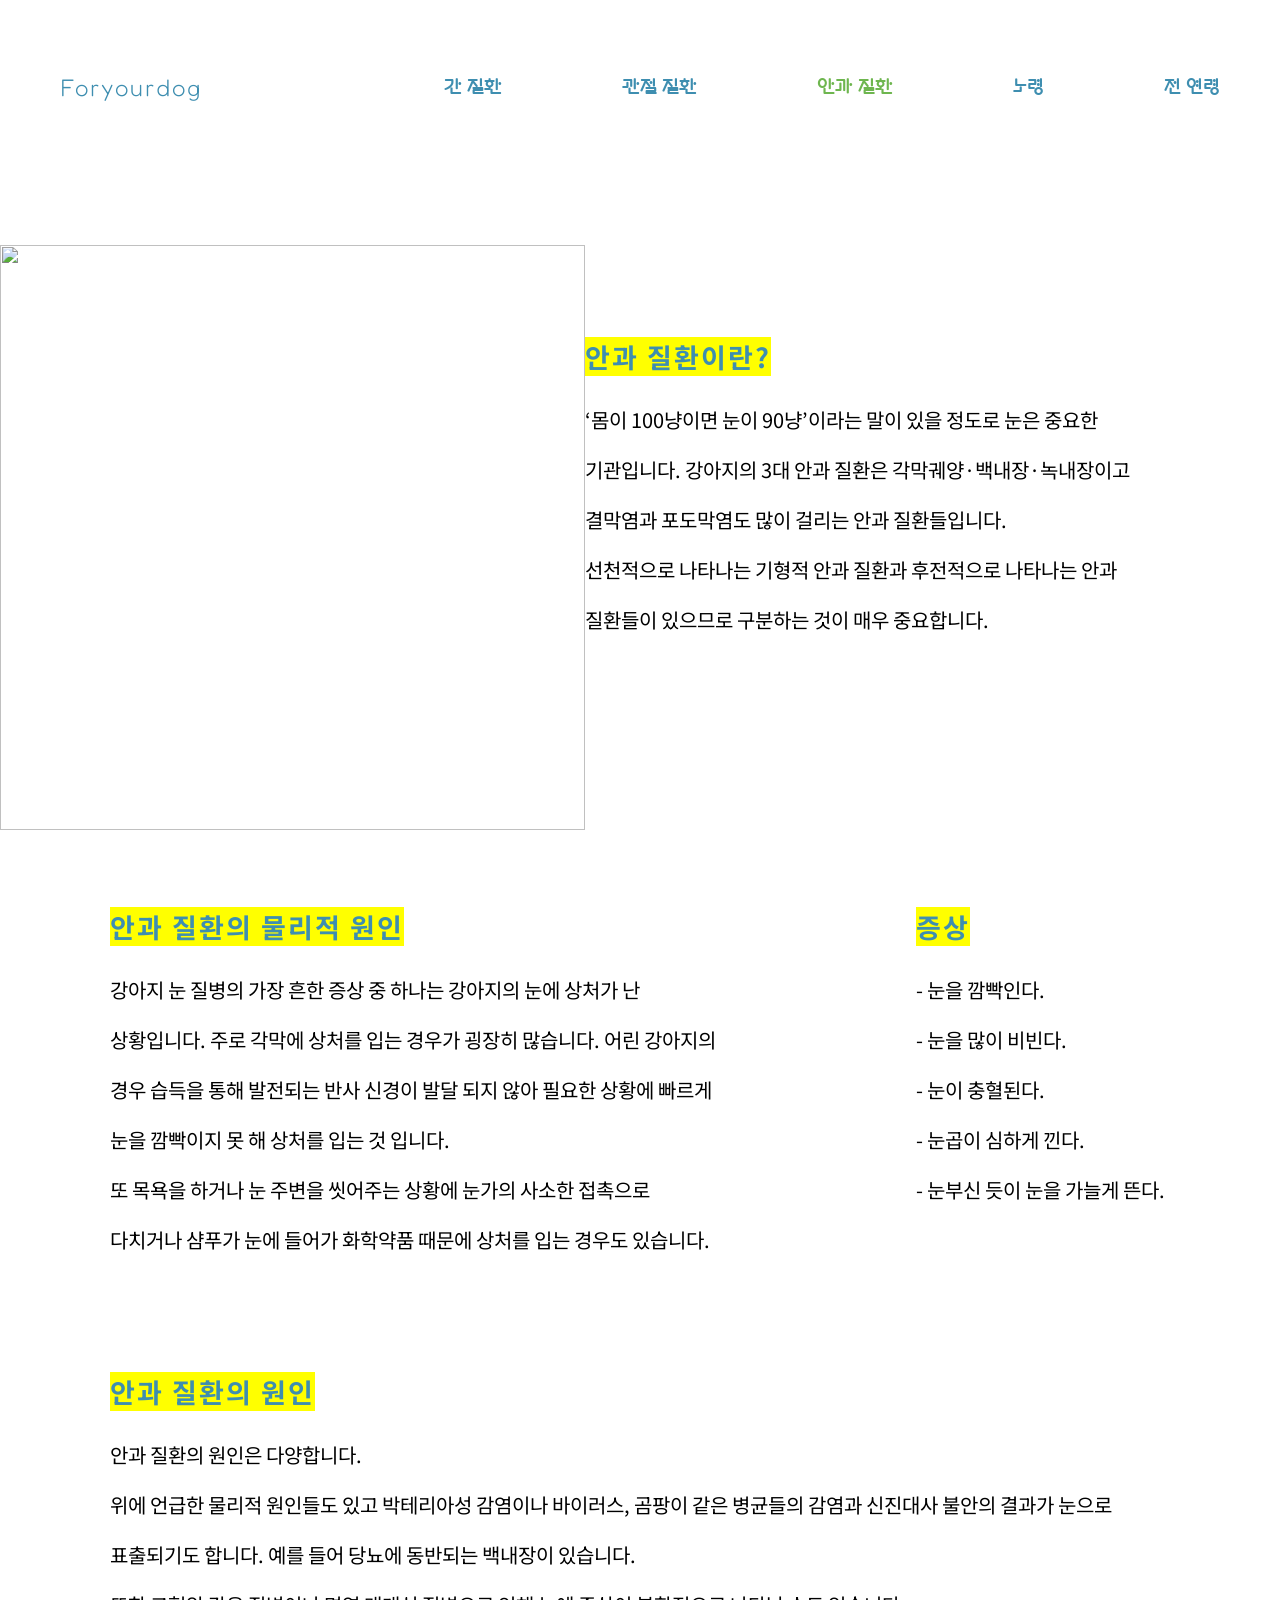
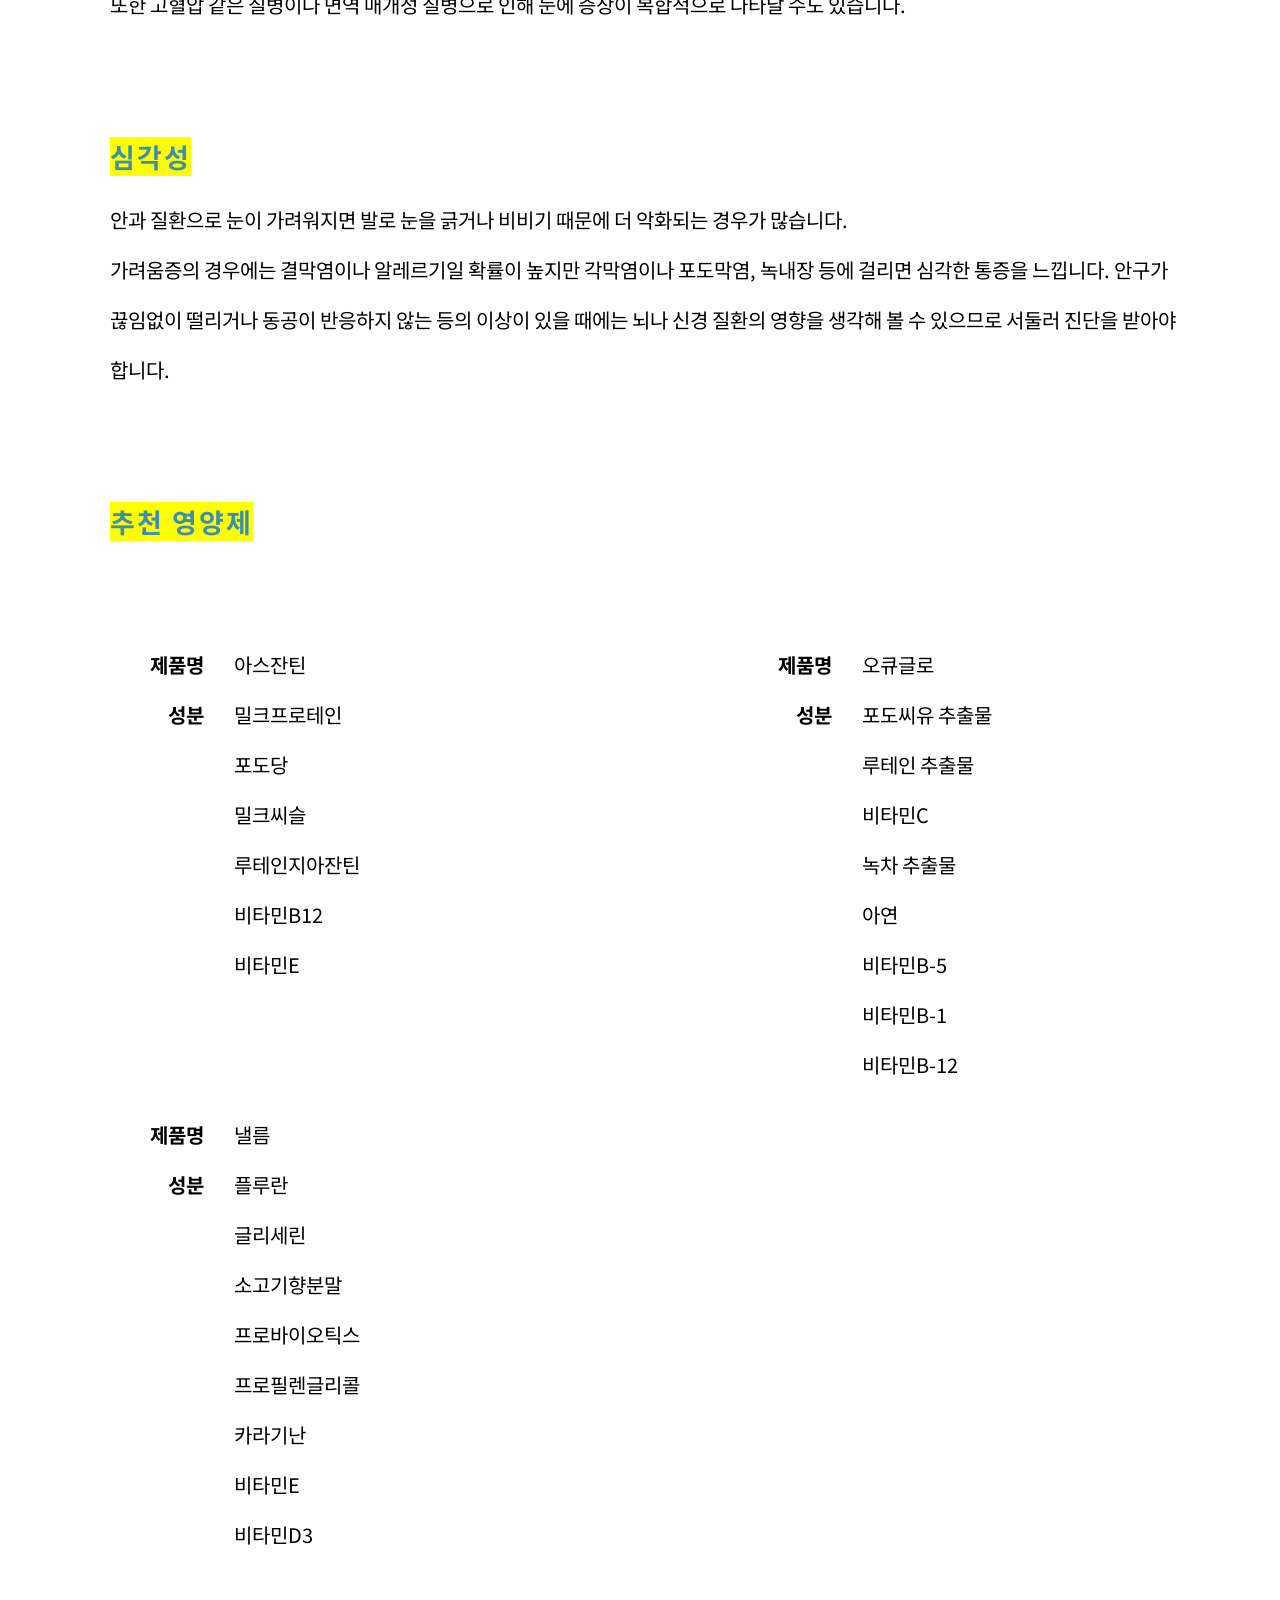
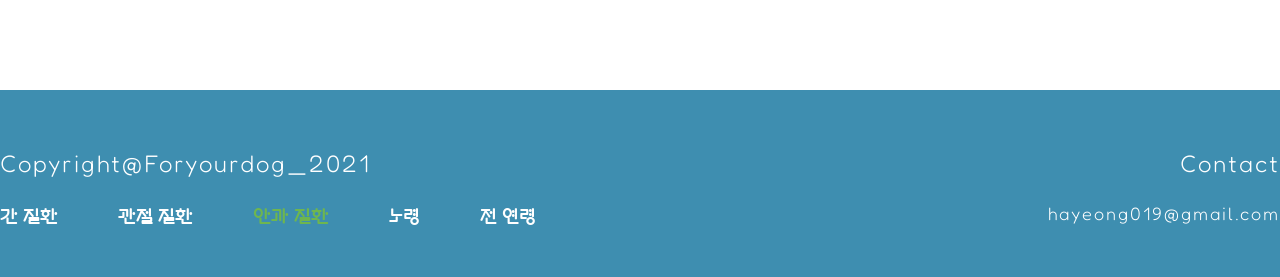
==== eye.html @ 5a66f96b "first upload" ====
<!DOCTYPE html>
<html lang="en">
<head>
    <meta charset="UTF-8">
    <meta name="viewport" content="width=device-width, initial-scale=1.0">
    <title>Foryourdog</title>
    <link rel="stylesheet" href="eyeStyle.css">
    <script src="script.js" defer></script>
    <link rel="preconnect" href="https://fonts.gstatic.com">
    <link href="https://fonts.googleapis.com/css2?family=Fredoka+One&family=Gugi&family=Noto+Sans+KR:wght@100;300;400;500;700;900&display=swap" rel="stylesheet">
</head>
<body>
    <div id="menuBar">
        <div id="logo">
            <p onclick="location.href='index.html'"">Foryourdog</p>
        </div>
        <nav id="menus">
            <ul id="menuList">
                <li id="menu01"><p onclick="location.href='liver.html'">간 질환</p></li>
                <li id="menu02"><p onclick="location.href='joint.html'">관절 질환</p></li>
                <li id="menu03"><p onclick="location.href='eye.html'">안과 질환</p>
                    <ul id="sub3"><img src="image/eye.png" alt=""></ul>
                </li>
                <li id="menu04"><p onclick="location.href='old.html'">노령</p></li>
                <li id="menu05"><p onclick="location.href='all.html'">전 연령</p></li>
            </ul>
        </nav>
    </div>

    <div id="contents">
        <section id="content01">
            <div class="innerGap"></div>
            <div class="image1">
                <img src="image/eye sub.png" alt="">
            </div>

            <div class="intro">
                <h2><mark>안과 질환이란?</mark></h2>
                <p>
                    ‘몸이 100냥이면 눈이 90냥’이라는 말이 있을 정도로 눈은 중요한<br>
                    기관입니다. 강아지의 3대 안과 질환은 각막궤양·백내장·녹내장이고<br>
                    결막염과 포도막염도 많이 걸리는 안과 질환들입니다.<br>
                    선천적으로 나타나는 기형적 안과 질환과 후전적으로 나타나는 안과<br>
                    질환들이 있으므로 구분하는 것이 매우 중요합니다. 
                </p>
            </div>
        </section>
        <section id="content02">
            <div class="innerGap2"></div>
            <div id="mid">
                <div class="cause1">
                    <h2><mark>안과 질환의 물리적 원인</mark></h2>
                    <p>
                        강아지 눈 질병의 가장 흔한 증상 중 하나는 강아지의 눈에 상처가 난<br>
                        상황입니다. 주로 각막에 상처를 입는 경우가 굉장히 많습니다. 어린 강아지의<br>
                        경우 습득을 통해 발전되는 반사 신경이 발달 되지 않아 필요한 상황에 빠르게<br>
                        눈을 깜빡이지 못 해 상처를 입는 것 입니다.<br>
                        또 목욕을 하거나 눈 주변을 씻어주는 상황에 눈가의 사소한 접촉으로<br>
                        다치거나 샴푸가 눈에 들어가 화학약품 때문에 상처를 입는 경우도 있습니다.
                    </p>
                </div>
                <div class="symptom">
                    <h2><mark>증상</mark></h2>
                    <p>
                        - 눈을 깜빡인다.<br>
                        - 눈을 많이 비빈다.<br>
                        - 눈이 충혈된다.<br>
                        - 눈곱이 심하게 낀다.<br>
                        - 눈부신 듯이 눈을 가늘게 뜬다.<br>
                    </p>
                </div>
            </div>
        </section>
        <section id="content03">
            <div class="innerGap3"></div>
            <div class="cause2">
                <h2><mark>안과 질환의 원인</mark></h2>
                <p>
                    안과 질환의 원인은 다양합니다.<br>
                    위에 언급한 물리적 원인들도 있고 박테리아성 감염이나 바이러스, 곰팡이 같은 병균들의 감염과 신진대사 불안의 결과가 눈으로 표출되기도 합니다. 예를 들어 당뇨에 동반되는 백내장이 있습니다.<br>
                    또한 고혈압 같은 질병이나 면역 매개성 질병으로 인해 눈에 증상이 복합적으로 나타날 수도 있습니다.
                </p>
            </div>
        </section>
        <section id="content04">
            <div class="innerGap3"></div>
            <div class="seriousness">
                <h2><mark>심각성</mark></h2>
                <p>
                    안과 질환으로 눈이 가려워지면 발로 눈을 긁거나 비비기 때문에 더 악화되는 경우가 많습니다.<br>
                    가려움증의 경우에는 결막염이나 알레르기일 확률이 높지만 각막염이나 포도막염, 녹내장 등에 걸리면 심각한 통증을 느낍니다.
                    안구가 끊임없이 떨리거나 동공이 반응하지 않는 등의 이상이 있을 때에는 뇌나 신경 질환의 영향을 생각해 볼 수 있으므로 서둘러 진단을 받아야 합니다.
                </p>
            </div>
        </section>
        <section id="content05">
            <div class="innerGap3"></div>
            <div class="recommand">
                <h2><mark>추천 영양제</mark></h2>
            </div>
        </section>
        <section id="content06">
            <div class="innerGap3"></div>
            <div class="recommand2">
                <div id="up">
                    <div id="as">
                        <div class="imageAs" onclick="location.href='http://www.11st.co.kr/products/3613250785'">
                            <img src="image/as.png" alt="">
                        </div>
                        <div class="asInfo">
                            <div id="asLeft">
                                <h4>제품명<br>
                                    성분</h4>
                            </div>
                            <div id="asRight">
                                <p1>아스잔틴</p1><br>
                                <p2>
                                    밀크프로테인<br>
                                    포도당<br>
                                    밀크씨슬<br>
                                    루테인지아잔틴<br>
                                    비타민B12<br>
                                    비타민E
                                </p2>
                            </div>
                        </div>
                    </div>
                    <div id="oc">
                        <div class="imageOc" onclick="location.href='https://front.wemakeprice.com/product/1787845474?utm_source=coocha_ep&utm_medium=META_af&utm_campaign=null'">
                            <img src="image/oc.jpg" alt="">
                        </div>
                        <div class="ocInfo">
                            <div id="ocLeft">
                                <h4>제품명<br>
                                    성분</h4>
                            </div>
                            <div id="ocRight">
                                <p1>오큐글로</p1><br>
                                <p2>
                                    포도씨유 추출물<br>
                                    루테인 추출물<br>
                                    비타민C<br>
                                    녹차 추출물<br>
                                    아연<br>
                                    비타민B-5<br>
                                    비타민B-1<br>
                                    비타민B-12<br>
                                </p2>
                            </div>
                        </div>
                    </div>
                </div>
                <div class="innerGap3"></div>
                <div id="down">
                    <div id="ne">
                        <div class="imageNe" onclick="location.href='https://meus.cafe24.com/product/%EB%82%BC%EB%A6%84-%EB%88%88%EA%B1%B4%EA%B0%95-%ED%95%84%EB%A6%84-%EC%98%81%EC%96%91%EC%A0%9C/12/?page_6=2'">
                            <img src="image/ne.png" alt="">
                        </div>
                        <div class="neInfo">
                            <div id="neLeft">
                                <h4>제품명<br>
                                    성분</h4>
                            </div>
                            <div id="neRight">
                                <p1>낼름</p1><br>
                                <p2>
                                    플루란<br>
                                    글리세린<br>
                                    소고기향분말<br>
                                    프로바이오틱스<br>
                                    프로필렌글리콜<br>
                                    카라기난<br>
                                    비타민E<br>
                                    비타민D3<br>
                                </p2>
                            </div>
                        </div>
                    </div>
                </div>
            </div>
        </section>
        <footer>
            <div class="footerContent">
                <div class="left">
                    <p id="f1">Copyright@Foryourdog_2021</p>
                    <div id="ftmenuList">
                        <li id="menu01"><p onclick="location.href='liver.html'">간 질환</p></li>
                        <li id="menu02"><p onclick="location.href='joint.html'">관절 질환</p></li>
                        <li id="menu03"><p onclick="location.href='eye.html'">안과 질환</p></li>
                        <li id="menu04"><p onclick="location.href='old.html'">노령</p></li>
                        <li id="menu05"><p onclick="location.href='all.html'">전 연령</p></li>
                    </div>
                </div>
                <div class="right">
                    <p id="f2">Contact</p>
                    <p id="email">hayeong019@gmail.com</p>
                </div>
            </div>
        </footer>
            <img class="arrow" src="image/arrow.png" alt="">
    </div>
</body>
</html>
---- eyeStyle.css ----
body{
    margin: 0;
    font-family: 'Fredoka One', cursive;
    font-family: 'Gugi', cursive;
    font-family: 'Noto Sans KR', sans-serif;
    display: block;
}

#menuBar{
    width: 100%;
    display: flex;
    justify-content: space-around;
    align-items: center;
    margin: 0;
}

#logo{
    display: flex;
    justify-content: flex-start;
    text-decoration: none;
    font-family: 'Fredoka One', cursive;
    font-size: 24px;
    color: rgb(62, 142, 176);
    justify-content: flex-start;
    font-weight: lighter;
    letter-spacing: 2px;
    cursor: pointer;
}

#menus{
    display: flex;
    justify-content: flex-end;
}

a{
    text-decoration: none;
    font-family: 'Fredoka One', cursive;
    font-size: 24px;
    color: rgb(62, 142, 176);
    justify-content: flex-start;
    font-weight: lighter;
    letter-spacing: 2px;
}

#menuList{
    display: flex;
    list-style: none;
    align-items: center;
    font-family: 'Gugi', cursive;
    font-size: 18px;
    color: rgb(62, 142, 176);
    padding: 30px 0px;
    justify-content: row;
}

#menuList li{
    margin: 10px 120px;
    justify-content: flex-end;
    margin-right: 0;
    cursor: pointer;
}

#menu01 p:link { color: rgb(62, 142, 176); text-decoration: none;}
#menu01 p:visited { color: rgb(62, 142, 176); text-decoration: none;}
#menu01 p:hover{ color: rgb(236, 109, 92); text-decoration: none;}

#menu02 p:link { color: rgb(62, 142, 176); text-decoration: none;}
#menu02 p:visited { color: rgb(62, 142, 176); text-decoration: none;}
#menu02 p:hover { color: rgb(95, 95, 95); text-decoration: none;}

#menu03 { color: rgb(110, 182, 79);}

#menu04 p:link { color: rgb(62, 142, 176); text-decoration: none;}
#menu04 p:visited { color: rgb(62, 142, 176); text-decoration: none;}
#menu04 p:hover { color: rgb(137, 113, 176); text-decoration: none;}

#menu05 p:link { color: rgb(62, 142, 176); text-decoration: none;}
#menu05 p:visited { color: rgb(62, 142, 176); text-decoration: none;}
#menu05 p:hover { color: rgb(236, 192, 92); text-decoration: none;}

#sub3 img{
    width: 50px;
}

#sub3{
    display: flex;
    list-style: none;
    align-items: center;
    padding: 0px 14px;
    justify-content:center;
    position: absolute;
}

#contents{
    width: 1300px;
    margin: auto;
}

#content01{
    width: 1300px;
}

.innerGap{
    display: flex;
    width: 100%;
    height: 70px;
}

.image1 img{
    float: left;
    width: 585px;
    height: 585px;
}

.intro{
    text-align: left;
    padding: 75px 0px;
}

.intro mark{
    font-family: 'Noto Sans KR', sans-serif;
    color: rgb(62, 142, 176);
    font-size: 27px;
    letter-spacing: 2px;
    line-height: 15px;
    font-weight:bold;
}

.intro p{
    font-family: 'Noto Sans KR', sans-serif;
    font-size: 20px;
    font-weight: regular;
    line-height: 50px;
    text-align: start;
    word-break: keep-all;
}

#content02{
    width: 1080px;
    margin: auto;
}

.innerGap2{
    display: flex;
    width: 100%;
    height: 60px;
}

#mid{
    display: flex;
    width: 1080px;
}

.cause1 mark{
    font-family: 'Noto Sans KR', sans-serif;
    color: rgb(62, 142, 176);
    font-size: 27px;
    letter-spacing: 2px;
    line-height: 15px;
    font-weight:bold;
}

.cause1 p{
    font-family: 'Noto Sans KR', sans-serif;
    font-size: 20px;
    font-weight: regular;
    line-height: 50px;
    text-align: start;
    word-break: keep-all;
}

.symptom{
    margin-left: 200px;
}

.symptom mark{
    font-family: 'Noto Sans KR', sans-serif;
    color: rgb(62, 142, 176);
    font-size: 27px;
    letter-spacing: 2px;
    line-height: 15px;
    font-weight:bold;
}

.symptom p{
    font-family: 'Noto Sans KR', sans-serif;
    font-size: 20px;
    font-weight: regular;
    line-height: 50px;
    text-align: start;
    word-break: keep-all;
}

#content03{
    width: 1080px;
    margin: auto;
}

.innerGap3{
    display: flex;
    width: 100%;
    height: 70px;
}

.cause2 mark{
    font-family: 'Noto Sans KR', sans-serif;
    color: rgb(62, 142, 176);
    font-size: 27px;
    letter-spacing: 2px;
    line-height: 15px;
    font-weight:bold;
}

.cause2 p{
    font-family: 'Noto Sans KR', sans-serif;
    font-size: 20px;
    font-weight: regular;
    line-height: 50px;
    text-align: start;
    word-break: keep-all;
}

#content04{
    width: 1080px;
    margin: auto;
}

.seriousness mark{
    font-family: 'Noto Sans KR', sans-serif;
    color: rgb(62, 142, 176);
    font-size: 27px;
    letter-spacing: 2px;
    line-height: 15px;
    font-weight:bold;
}

.seriousness p{
    font-family: 'Noto Sans KR', sans-serif;
    font-size: 20px;
    font-weight: regular;
    line-height: 50px;
    text-align: start;
    word-break: keep-all;
}

#content05{
    width: 1080px;
    margin: auto;
}

.recommand mark{
    font-family: 'Noto Sans KR', sans-serif;
    color: rgb(62, 142, 176);
    font-size: 27px;
    letter-spacing: 2px;
    line-height: 15px;
    font-weight:bold;
}

.recommand p{
    font-family: 'Noto Sans KR', sans-serif;
    font-size: 20px;
    font-weight: regular;
    line-height: 50px;
    text-align: start;
    word-break: keep-all;
}

#content06{
    width: 1080px;
    height: 1130px;
    margin: auto;
}

#up{
    display: flex;
    width: 1080px;
    height: 400px;
}

#as{
    width: 700px;
}

.imageAs img{
    float: left;
    width: 140px;
    cursor: pointer;
}

.asInfo{
    height: 250px;
    margin-top: 10px;
}

#asLeft{
    float: left;
}

#asRight{
    margin-left: 30px;
    float: left;
}

#oc{
    margin-left: 100px;
    width: 600px;
}

.imageOc img{
    float: left;
    width: 140px;
    cursor: pointer;
}

.ocInfo{
    height: 250px;
    margin-top: 10px;
}

#ocLeft{
    float: left;
}

#ocRight{
    margin-left: 30px;
    float: left;
}

#down{
    display: flex;
    width: 1080px;
    height: 400px;
}

#ne{
    width: 700px;
}

.imageNe img{
    float: left;
    width: 141px;
    cursor: pointer;
}

.neInfo{
    height: 250px;
    margin-top: 10px;
}

#neLeft{
    float: left;
}

#neRight{
    margin-left: 30px;
    float: left;
}

.recommand2 h4{
    font-family: 'Noto Sans KR', sans-serif;
    font-size: 20px;
    font-weight:bold;
    line-height: 50px;
    text-align: right;
    margin-top: 0px;
    margin-left: 40px;
}

.recommand2 p1{
    font-family: 'Noto Sans KR', sans-serif;
    font-size: 20px;
    font-weight: regular;
    line-height: 50px;
}

.recommand2 p2{
    font-family: 'Noto Sans KR', sans-serif;
    font-size: 20px;
    font-weight: regular;
    line-height: 50px;
}

.recommand2 p3{
    font-family: 'Noto Sans KR', sans-serif;
    font-size: 20px;
    font-weight: regular;
    line-height: 50px;
}

footer{
    display: flex;
    position: absolute;
    left: 0;
    right: 0;
    width: 100%;
    height: 187px;
    background-color: rgb(62, 142, 176);
    margin: auto;
}

.footerContent{
    width: 1300px;
    text-align: center;
    float: left;
    margin: auto;
}

.left{
    width: 1000px;
    justify-content: flex-start;
    align-items: flex-start;
    flex-direction: column;
    flex-wrap: wrap;
    position: absolute;
}

#f1{
    text-decoration: none;
    font-family: 'Fredoka One', cursive;
    font-size: 24px;
    color: white;
    justify-content: flex-start;
    font-weight: lighter;
    letter-spacing: 2px;
    display: flex;
}

#ftmenuList{
    display: flex;
    justify-content: flex-start;
    list-style: none;
    font-family: 'Gugi', cursive;
    font-size: 18px;
    color: white;
    margin: -14px 0px;
    position: absolute;
    clear: both;
}

#ftmenuList li{
    margin-right: 60px;
    cursor: pointer;
}

.right{
    display: flex;
    justify-content: flex-end;
    align-items: flex-end;
    display: inline;
    float: right;
}

#f2{
    text-decoration: none;
    font-family: 'Fredoka One', cursive;
    font-size: 24px;
    color: white;
    justify-content: flex-end;
    font-weight: lighter;
    letter-spacing: 2px;
    float: right;
}

#email{
    text-decoration: none;
    font-family: 'Fredoka One', cursive;
    font-size: 18px;
    color: white;
    justify-content: flex-end;
    font-weight: lighter;
    letter-spacing: 2px;
}

.arrow{
    width: 60px;
    position: fixed;
    bottom: 50px;
    right: 50px;
    opacity: 0;
    transition:opacity 0.5s;
}

.on{
    opacity: 1;
    /*display: none;*/
}
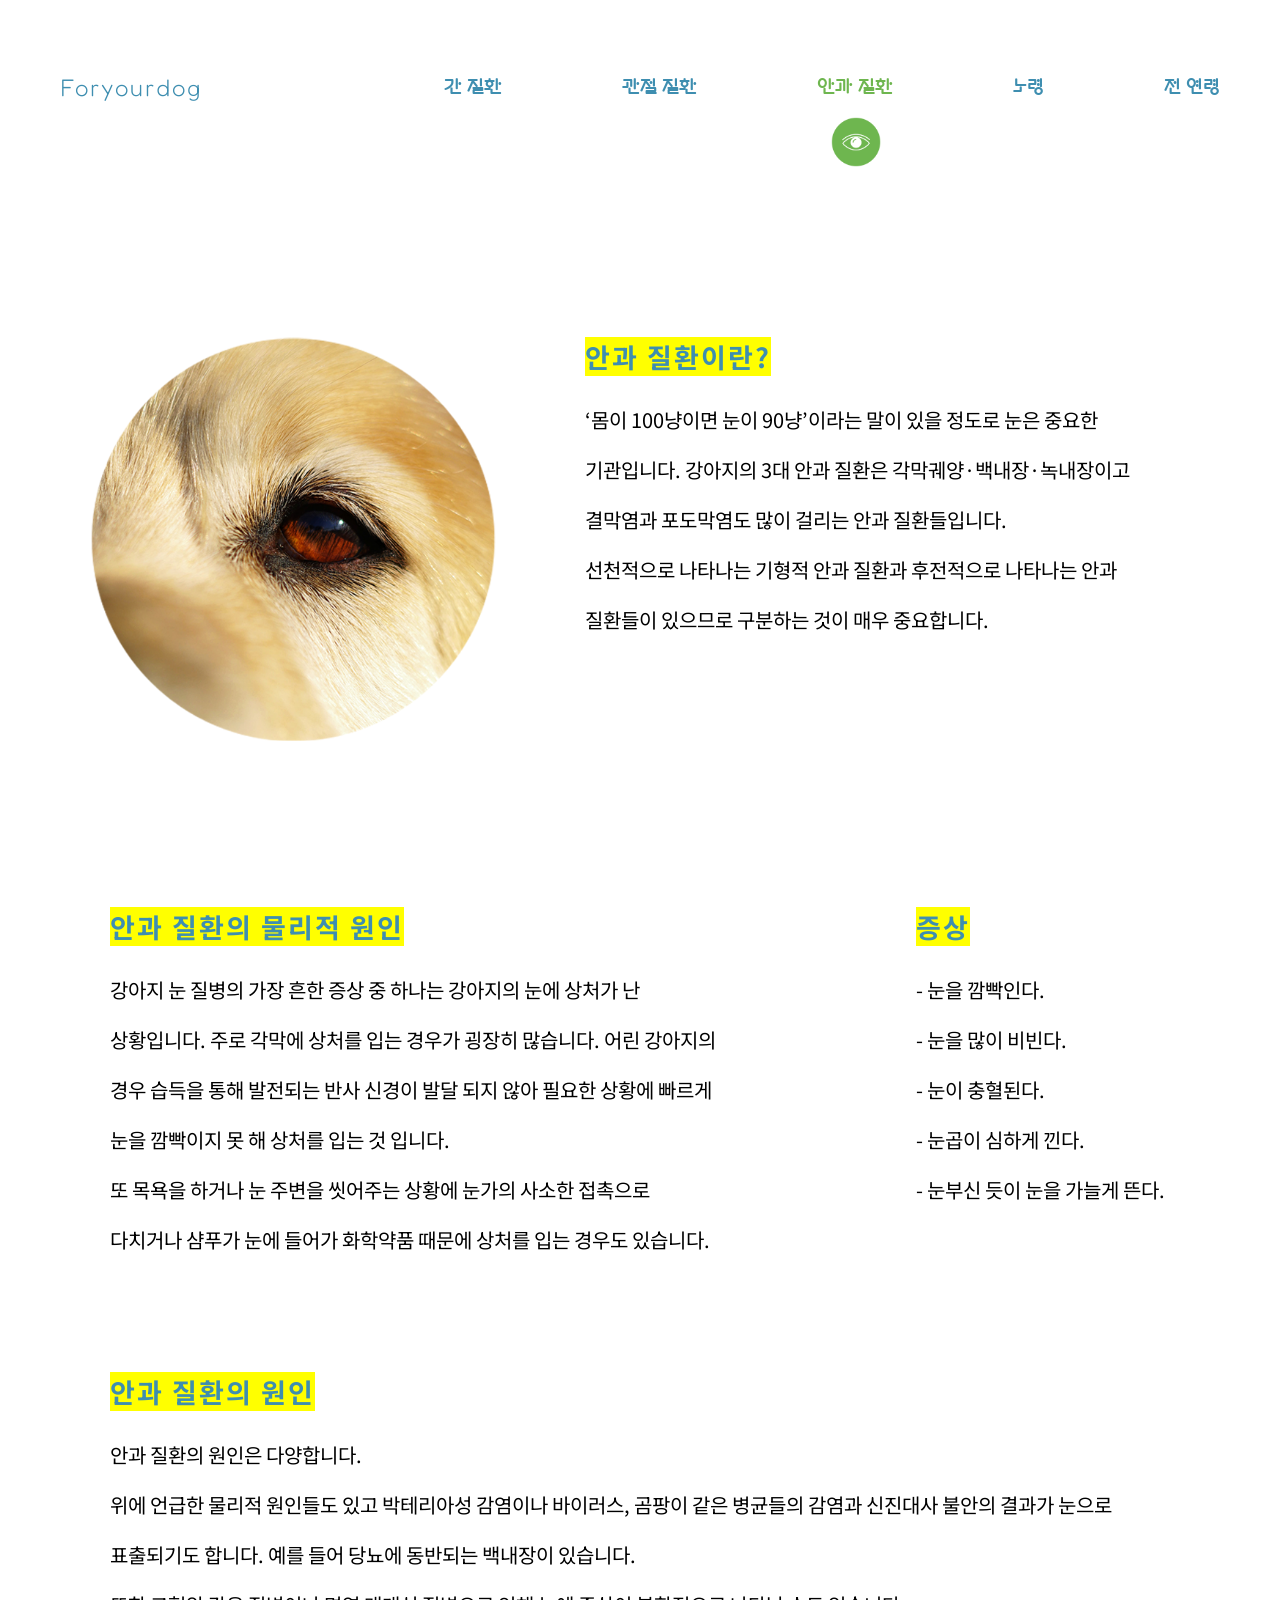
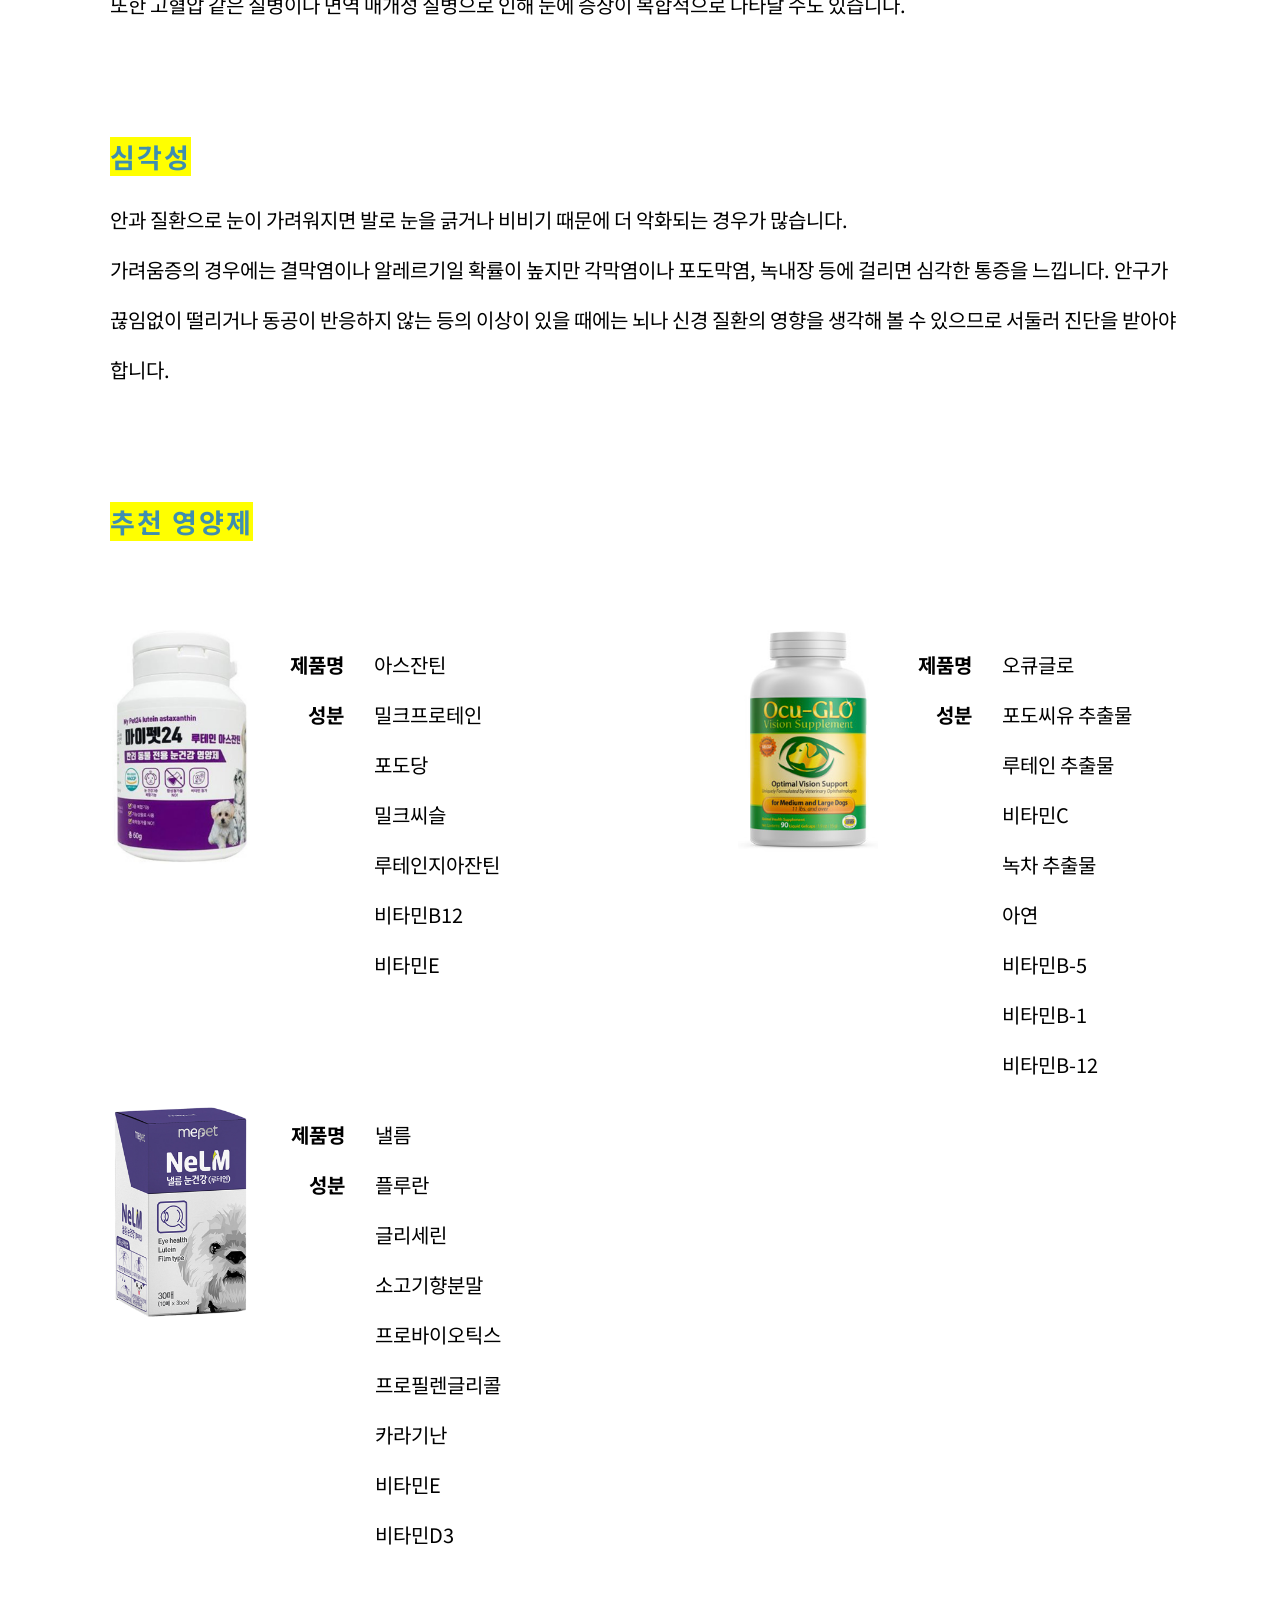
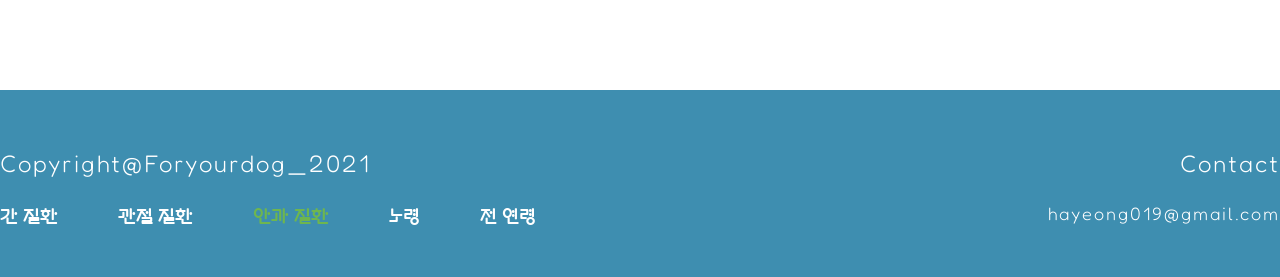
==== commit 77939a16: "upload" ====
--- a/eye.html
+++ b/eye.html
@@ -31,7 +31,7 @@
         <section id="content01">
             <div class="innerGap"></div>
             <div class="image1">
-                <img src="image/eye sub.png" alt="">
+                <img src="image/eye_sub.png" alt="">
             </div>
 
             <div class="intro">
